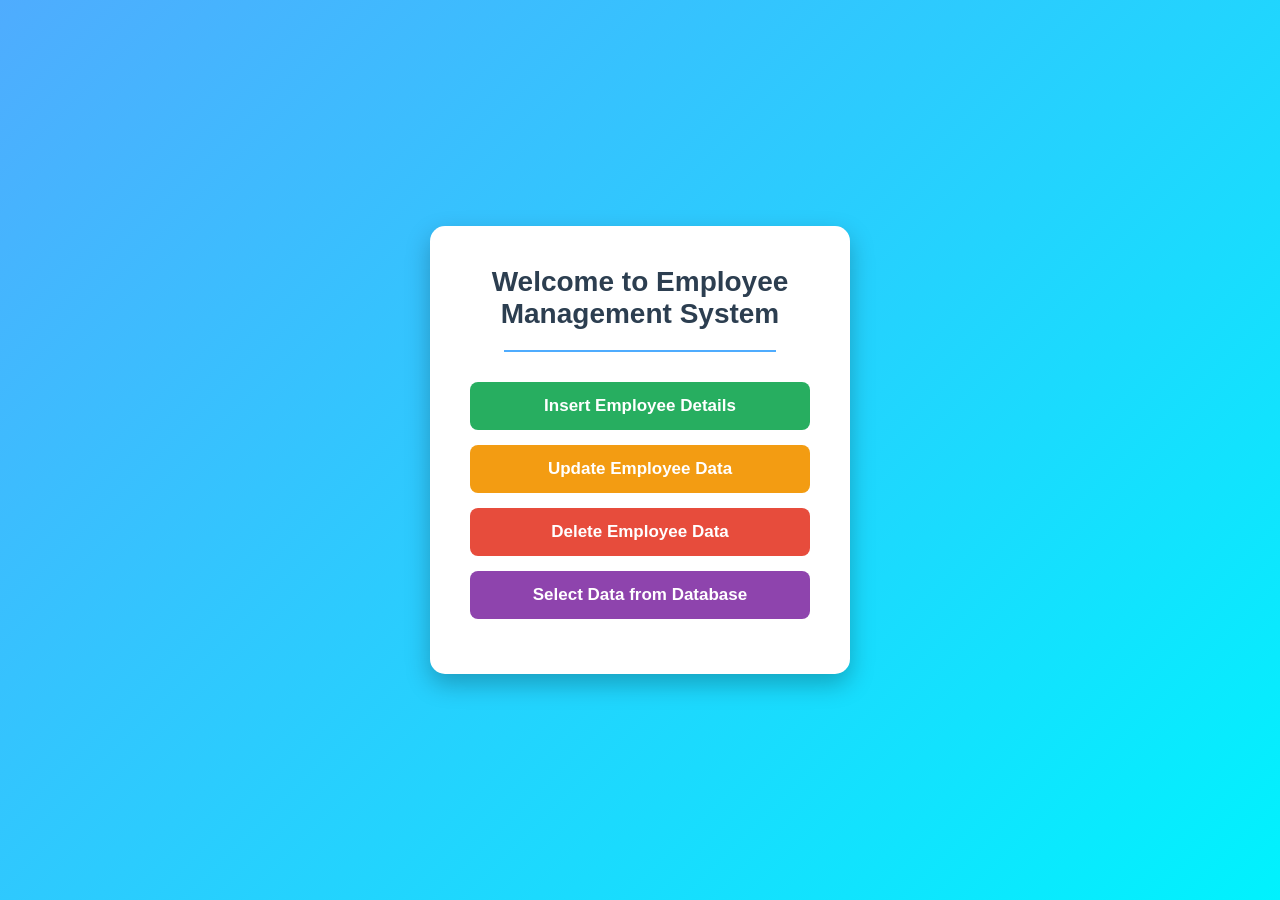
==== src/main/webapp/index.html @ 696163ed "Completed student management system with all crud operation." ====
<!DOCTYPE html>
<html lang="en">
<head>
<meta charset="UTF-8">
<meta name="viewport" content="width=device-width, initial-scale=1.0">
<title>Employee Management System</title>

<style>
* {
	margin: 0;
	padding: 0;
	box-sizing: border-box;
	font-family: Arial, Helvetica, sans-serif;
}

body {
	height: 100vh;
	display: flex;
	justify-content: center;
	align-items: center;
	background: linear-gradient(135deg, #4facfe, #00f2fe);
}

.container {
	width: 420px;
	background: white;
	padding: 40px;
	border-radius: 15px;
	text-align: center;
	box-shadow: 0 10px 25px rgba(0, 0, 0, 0.25);
}

h1 {
	color: #2c3e50;
	margin-bottom: 10px;
	font-size: 28px;
}

hr {
	border: none;
	height: 2px;
	background: #4facfe;
	margin: 20px auto 30px;
	width: 80%;
}

.btn {
	display: block;
	width: 100%;
	padding: 14px;
	margin: 15px 0;
	border: none;
	border-radius: 8px;
	background: #3498db;
	color: white;
	font-size: 17px;
	font-weight: bold;
	cursor: pointer;
	transition: 0.3s;
}

.btn:hover {
	background: #2980b9;
	transform: scale(1.03);
}

.insert {
	background: #27ae60;
}

.insert:hover {
	background: #1e8449;
}

.update {
	background: #f39c12;
}

.update:hover {
	background: #d68910;
}

.delete {
	background: #e74c3c;
}

.delete:hover {
	background: #c0392b;
}

.select {
	background: #8e44ad;
}

.select:hover {
	background: #6c3483;
}
</style>

</head>

<body>

	<div class="container">

		<h1>Welcome to Employee Management System</h1>

		<hr>

		<button class="btn insert" onclick="location.href='form.html'">Insert
			Employee Details</button>

		<button class="btn update" onclick="location.href='update.html'">Update Employee Data</button>

		<button class="btn delete" onclick="location.href='delete.html'" >Delete Employee Data</button>

		<button class="btn select" onclick="location.href='select.html'">Select Data from Database</button>

	</div>

</body>
</html>
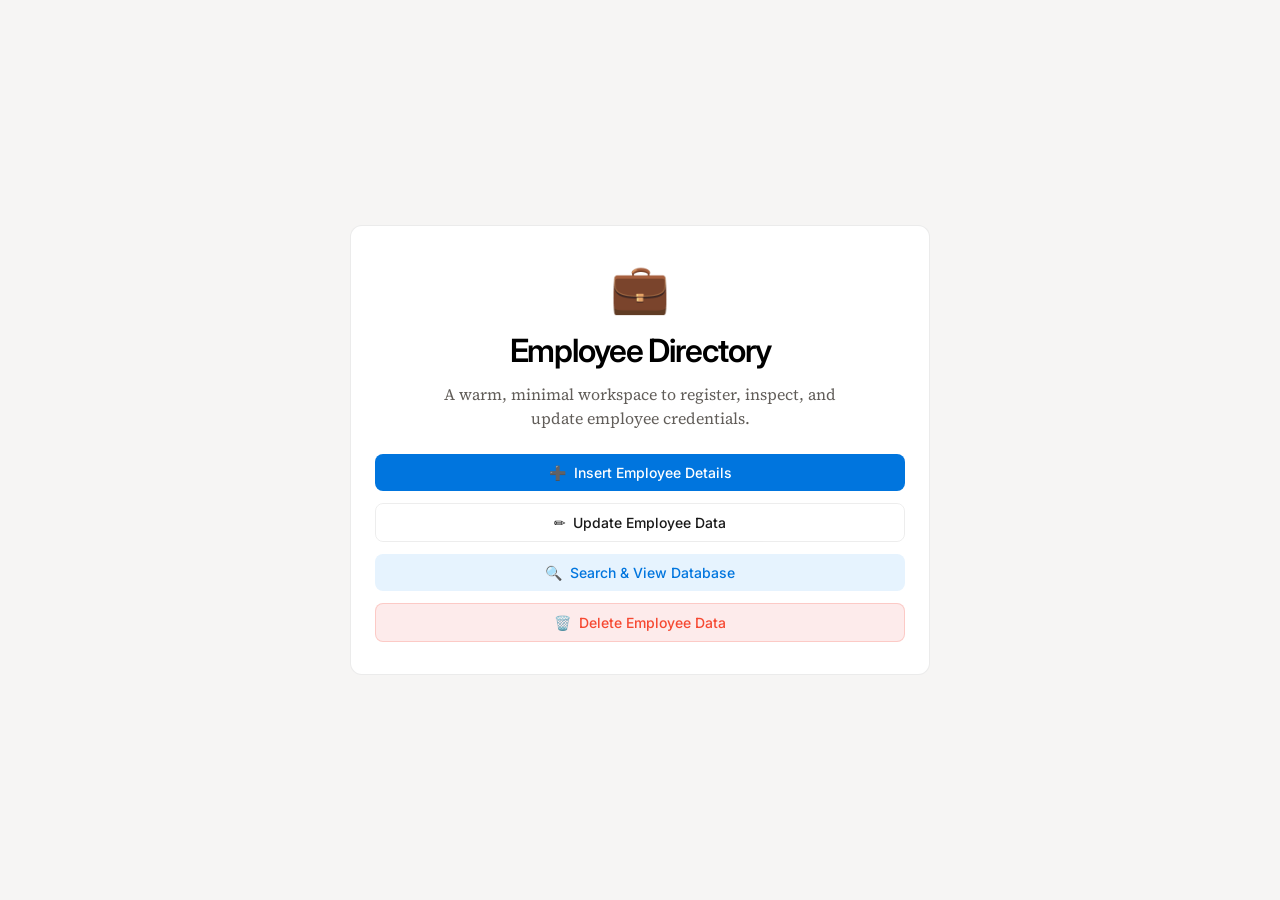
==== commit 34397247: "style: redesign index.html to align with Notion UI guidelines" ====
--- a/src/main/webapp/index.html
+++ b/src/main/webapp/index.html
@@ -1,124 +1,38 @@
-
 <!DOCTYPE html>
 <html lang="en">
 <head>
 <meta charset="UTF-8">
 <meta name="viewport" content="width=device-width, initial-scale=1.0">
 <title>Employee Management System</title>
-
-<style>
-* {
-	margin: 0;
-	padding: 0;
-	box-sizing: border-box;
-	font-family: Arial, Helvetica, sans-serif;
-}
-
-body {
-	height: 100vh;
-	display: flex;
-	justify-content: center;
-	align-items: center;
-	background: linear-gradient(135deg, #4facfe, #00f2fe);
-}
-
-.container {
-	width: 420px;
-	background: white;
-	padding: 40px;
-	border-radius: 15px;
-	text-align: center;
-	box-shadow: 0 10px 25px rgba(0, 0, 0, 0.25);
-}
-
-h1 {
-	color: #2c3e50;
-	margin-bottom: 10px;
-	font-size: 28px;
-}
-
-hr {
-	border: none;
-	height: 2px;
-	background: #4facfe;
-	margin: 20px auto 30px;
-	width: 80%;
-}
-
-.btn {
-	display: block;
-	width: 100%;
-	padding: 14px;
-	margin: 15px 0;
-	border: none;
-	border-radius: 8px;
-	background: #3498db;
-	color: white;
-	font-size: 17px;
-	font-weight: bold;
-	cursor: pointer;
-	transition: 0.3s;
-}
-
-.btn:hover {
-	background: #2980b9;
-	transform: scale(1.03);
-}
-
-.insert {
-	background: #27ae60;
-}
-
-.insert:hover {
-	background: #1e8449;
-}
-
-.update {
-	background: #f39c12;
-}
-
-.update:hover {
-	background: #d68910;
-}
-
-.delete {
-	background: #e74c3c;
-}
-
-.delete:hover {
-	background: #c0392b;
-}
-
-.select {
-	background: #8e44ad;
-}
-
-.select:hover {
-	background: #6c3483;
-}
-</style>
-
+<link rel="stylesheet" href="css/style.css">
 </head>
-
 <body>
 
-	<div class="container">
+	<div class="notion-card">
+		<div class="page-icon">💼</div>
+		<h1 style="text-align: center;">Employee Directory</h1>
+		<p class="editorial-intro" style="text-align: center; max-width: 420px; margin: 0 auto var(--spacing-24) auto;">
+			A warm, minimal workspace to register, inspect, and update employee credentials.
+		</p>
+		
+		<div style="display: flex; flex-direction: column; gap: var(--spacing-12); margin-top: var(--spacing-24);">
+			<button class="btn-primary" onclick="location.href='form.html'">
+				<span style="margin-right: var(--spacing-8);">➕</span> Insert Employee Details
+			</button>
 
-		<h1>Welcome to Employee Management System</h1>
+			<button class="btn-outline" onclick="location.href='update.html'">
+				<span style="margin-right: var(--spacing-8);">✏️</span> Update Employee Data
+			</button>
 
-		<hr>
+			<button class="btn-ghost-cta" onclick="location.href='select.html'">
+				<span style="margin-right: var(--spacing-8);">🔍</span> Search & View Database
+			</button>
 
-		<button class="btn insert" onclick="location.href='form.html'">Insert
-			Employee Details</button>
-
-		<button class="btn update" onclick="location.href='update.html'">Update Employee Data</button>
-
-		<button class="btn delete" onclick="location.href='delete.html'" >Delete Employee Data</button>
-
-		<button class="btn select" onclick="location.href='select.html'">Select Data from Database</button>
-
+			<button class="btn-danger" onclick="location.href='delete.html'">
+				<span style="margin-right: var(--spacing-8);">🗑️</span> Delete Employee Data
+			</button>
+		</div>
 	</div>
 
 </body>
 </html>
-
--- a/src/main/webapp/css/style.css
+++ b/src/main/webapp/css/style.css
@@ -0,0 +1,398 @@
+@import url('https://fonts.googleapis.com/css2?family=Inter:wght@400;500;600;700&family=Source+Serif+4:ital,opsz,wght@0,8..60,400..700;1,8..60,400..700&display=swap');
+
+:root {
+  /* Colors */
+  --color-notion-blue: #0075de;
+  --color-paper-warmth: #f6f5f4;
+  --color-pure-white: #ffffff;
+  --color-ink-black: #000000;
+  --color-charcoal: #111111;
+  --color-stone: #757575;
+  --color-graphite: #615d59;
+  --color-slate: #696969;
+  --color-sky-tint: #e6f3fe;
+  --color-marigold: #ffb110;
+  --color-coral: #f64932;
+  --color-saffron: #e89d01;
+  --color-vermillion: #e32d14;
+  --color-mocha: #b18164;
+  --color-signal-blue: #097fe8;
+  --color-sky-wash: #62aef0;
+  --color-midnight-ink: #02093a;
+  --color-border: rgba(0, 0, 0, 0.08);
+  --color-border-hover: rgba(0, 0, 0, 0.16);
+
+  /* Typography Fonts */
+  --font-notioninter: 'Inter', ui-sans-serif, system-ui, -apple-system, BlinkMacSystemFont, "Segoe UI", Roboto, sans-serif;
+  --font-lyon-text: 'Source Serif 4', Georgia, serif;
+
+  /* Spacing */
+  --spacing-4: 4px;
+  --spacing-8: 8px;
+  --spacing-12: 12px;
+  --spacing-16: 16px;
+  --spacing-20: 20px;
+  --spacing-24: 24px;
+  --spacing-28: 28px;
+  --spacing-32: 32px;
+  --spacing-36: 36px;
+  --spacing-64: 64px;
+  --spacing-80: 80px;
+
+  /* Radii */
+  --radius-small: 4px;
+  --radius-buttons: 8px;
+  --radius-cards: 12px;
+  --radius-pills: 9999px;
+}
+
+/* Base resets & document configuration */
+* {
+  margin: 0;
+  padding: 0;
+  box-sizing: border-box;
+  font-family: var(--font-notioninter);
+}
+
+body {
+  background-color: var(--color-paper-warmth);
+  color: var(--color-charcoal);
+  min-height: 100vh;
+  display: flex;
+  justify-content: center;
+  align-items: center;
+  padding: var(--spacing-20);
+  -webkit-font-smoothing: antialiased;
+  -moz-osx-font-smoothing: grayscale;
+}
+
+/* Typography styles with Notion spacing/letter-spacing metrics */
+h1, h2, h3, h4 {
+  color: var(--color-ink-black);
+  font-weight: 600;
+}
+
+h1 {
+  font-size: 32px;
+  line-height: 1.15;
+  letter-spacing: -0.035em;
+  margin-bottom: var(--spacing-12);
+}
+
+h2 {
+  font-size: 24px;
+  line-height: 1.25;
+  letter-spacing: -0.025em;
+  margin-bottom: var(--spacing-8);
+}
+
+h3 {
+  font-size: 18px;
+  line-height: 1.3;
+  letter-spacing: -0.015em;
+  margin-bottom: var(--spacing-8);
+}
+
+p, .body-text {
+  font-size: 15px;
+  line-height: 1.5;
+  color: var(--color-graphite);
+}
+
+.editorial-intro {
+  font-family: var(--font-lyon-text);
+  font-size: 16px;
+  line-height: 1.5;
+  color: var(--color-graphite);
+  margin-bottom: var(--spacing-24);
+}
+
+/* Main layouts and cards */
+.notion-card {
+  background-color: var(--color-pure-white);
+  border: 1px solid var(--color-border);
+  border-radius: var(--radius-cards);
+  padding: var(--spacing-32) var(--spacing-24);
+  width: 100%;
+  max-width: 580px;
+  transition: border-color 0.2s ease;
+}
+
+.notion-card-wide {
+  max-width: 960px;
+}
+
+.page-icon {
+  font-size: 48px;
+  margin-bottom: var(--spacing-16);
+  text-align: center;
+  user-select: none;
+}
+
+/* Notion interactive buttons */
+.btn-primary {
+  display: inline-flex;
+  justify-content: center;
+  align-items: center;
+  width: 100%;
+  background-color: var(--color-notion-blue);
+  color: var(--color-pure-white);
+  font-size: 14px;
+  font-weight: 500;
+  padding: 10px 18px;
+  border: none;
+  border-radius: var(--radius-buttons);
+  cursor: pointer;
+  transition: background-color 0.15s ease, transform 0.1s ease;
+}
+
+.btn-primary:hover {
+  background-color: #0060b9;
+}
+
+.btn-primary:active {
+  transform: translateY(1px);
+}
+
+.btn-ghost-cta {
+  display: inline-flex;
+  justify-content: center;
+  align-items: center;
+  width: 100%;
+  background-color: var(--color-sky-tint);
+  color: var(--color-notion-blue);
+  font-size: 14px;
+  font-weight: 500;
+  padding: 10px 18px;
+  border: none;
+  border-radius: var(--radius-buttons);
+  cursor: pointer;
+  transition: background-color 0.15s ease, transform 0.1s ease;
+}
+
+.btn-ghost-cta:hover {
+  background-color: #d0e8fc;
+}
+
+.btn-ghost-cta:active {
+  transform: translateY(1px);
+}
+
+.btn-outline {
+  display: inline-flex;
+  justify-content: center;
+  align-items: center;
+  width: 100%;
+  background-color: transparent;
+  color: var(--color-ink-black);
+  opacity: 0.9;
+  font-size: 14px;
+  font-weight: 500;
+  padding: 10px 18px;
+  border: 1px solid var(--color-border);
+  border-radius: var(--radius-buttons);
+  cursor: pointer;
+  transition: background-color 0.15s ease, border-color 0.15s ease;
+}
+
+.btn-outline:hover {
+  background-color: rgba(0, 0, 0, 0.02);
+  border-color: var(--color-border-hover);
+}
+
+.btn-danger {
+  display: inline-flex;
+  justify-content: center;
+  align-items: center;
+  width: 100%;
+  background-color: #fdebeb;
+  color: var(--color-coral);
+  font-size: 14px;
+  font-weight: 500;
+  padding: 10px 18px;
+  border: 1px solid rgba(246, 73, 50, 0.2);
+  border-radius: var(--radius-buttons);
+  cursor: pointer;
+  transition: background-color 0.15s ease;
+}
+
+.btn-danger:hover {
+  background-color: #fbd5d5;
+}
+
+/* Pill status tags */
+.pill {
+  display: inline-flex;
+  align-items: center;
+  justify-content: center;
+  font-size: 12px;
+  font-weight: 500;
+  padding: 3px 8px;
+  border-radius: var(--radius-pills);
+  line-height: 1;
+}
+
+.pill-active {
+  background-color: #e2f5e9;
+  color: #13783e;
+}
+
+.pill-inactive {
+  background-color: #fdebeb;
+  color: #c93b3b;
+}
+
+.pill-amber {
+  background-color: #fff6e0;
+  color: #b27b00;
+}
+
+/* Forms styling */
+.form-group {
+  display: flex;
+  flex-direction: column;
+  margin-bottom: var(--spacing-16);
+  text-align: left;
+}
+
+.form-group label {
+  font-size: 12px;
+  font-weight: 500;
+  color: var(--color-slate);
+  margin-bottom: var(--spacing-4);
+  text-transform: uppercase;
+  letter-spacing: 0.05em;
+}
+
+input, select, textarea {
+  width: 100%;
+  padding: 8px 12px;
+  border: 1px solid var(--color-border);
+  border-radius: var(--radius-buttons);
+  font-size: 14px;
+  color: var(--color-charcoal);
+  background-color: #fafafa;
+  outline: none;
+  transition: border-color 0.15s ease, background-color 0.15s ease, box-shadow 0.15s ease;
+}
+
+input:focus, select:focus, textarea:focus {
+  border-color: var(--color-notion-blue);
+  background-color: var(--color-pure-white);
+  box-shadow: 0 0 0 3px rgba(0, 117, 222, 0.1);
+}
+
+textarea {
+  resize: vertical;
+  min-height: 70px;
+}
+
+/* Grid system for fields and button groups */
+.form-row {
+  display: flex;
+  gap: var(--spacing-16);
+  margin-bottom: var(--spacing-16);
+}
+
+.form-row .form-group {
+  flex: 1;
+  margin-bottom: 0;
+}
+
+.button-group {
+  display: flex;
+  gap: var(--spacing-12);
+  margin-top: var(--spacing-24);
+}
+
+.button-group > * {
+  flex: 1;
+}
+
+/* Custom interactive grid panels (like select/update choices) */
+.options-grid {
+  display: grid;
+  grid-template-columns: repeat(auto-fit, minmax(110px, 1fr));
+  gap: var(--spacing-8);
+  margin-bottom: var(--spacing-20);
+}
+
+.option-btn {
+  padding: 10px;
+  border: 1px solid var(--color-border);
+  border-radius: var(--radius-buttons);
+  background-color: var(--color-pure-white);
+  color: var(--color-graphite);
+  font-weight: 500;
+  font-size: 13px;
+  cursor: pointer;
+  transition: all 0.15s ease;
+}
+
+.option-btn:hover {
+  background-color: #f7f7f7;
+  border-color: var(--color-border-hover);
+}
+
+.option-btn.selected {
+  background-color: var(--color-sky-tint) !important;
+  color: var(--color-notion-blue) !important;
+  border-color: rgba(0, 117, 222, 0.4) !important;
+  font-weight: 600;
+}
+
+/* Notion-style tables */
+.notion-table-container {
+  width: 100%;
+  overflow-x: auto;
+  border: 1px solid var(--color-border);
+  border-radius: var(--radius-cards);
+  background-color: var(--color-pure-white);
+  margin-bottom: var(--spacing-24);
+}
+
+.notion-table {
+  width: 100%;
+  border-collapse: collapse;
+  text-align: left;
+  font-size: 14px;
+}
+
+.notion-table th {
+  background-color: #fcfcfc;
+  color: var(--color-slate);
+  font-weight: 500;
+  padding: 12px 16px;
+  border-bottom: 1px solid var(--color-border);
+  text-transform: uppercase;
+  font-size: 11px;
+  letter-spacing: 0.08em;
+  user-select: none;
+}
+
+.notion-table td {
+  padding: 12px 16px;
+  border-bottom: 1px solid rgba(0, 0, 0, 0.04);
+  color: var(--color-charcoal);
+  vertical-align: middle;
+}
+
+.notion-table tr:last-child td {
+  border-bottom: none;
+}
+
+.notion-table tr:hover td {
+  background-color: rgba(0, 0, 0, 0.01);
+}
+
+/* Empty data state styling */
+.empty-state {
+  text-align: center;
+  padding: var(--spacing-36) var(--spacing-24);
+  color: var(--color-stone);
+}
+
+.empty-state-icon {
+  font-size: 32px;
+  margin-bottom: var(--spacing-8);
+}
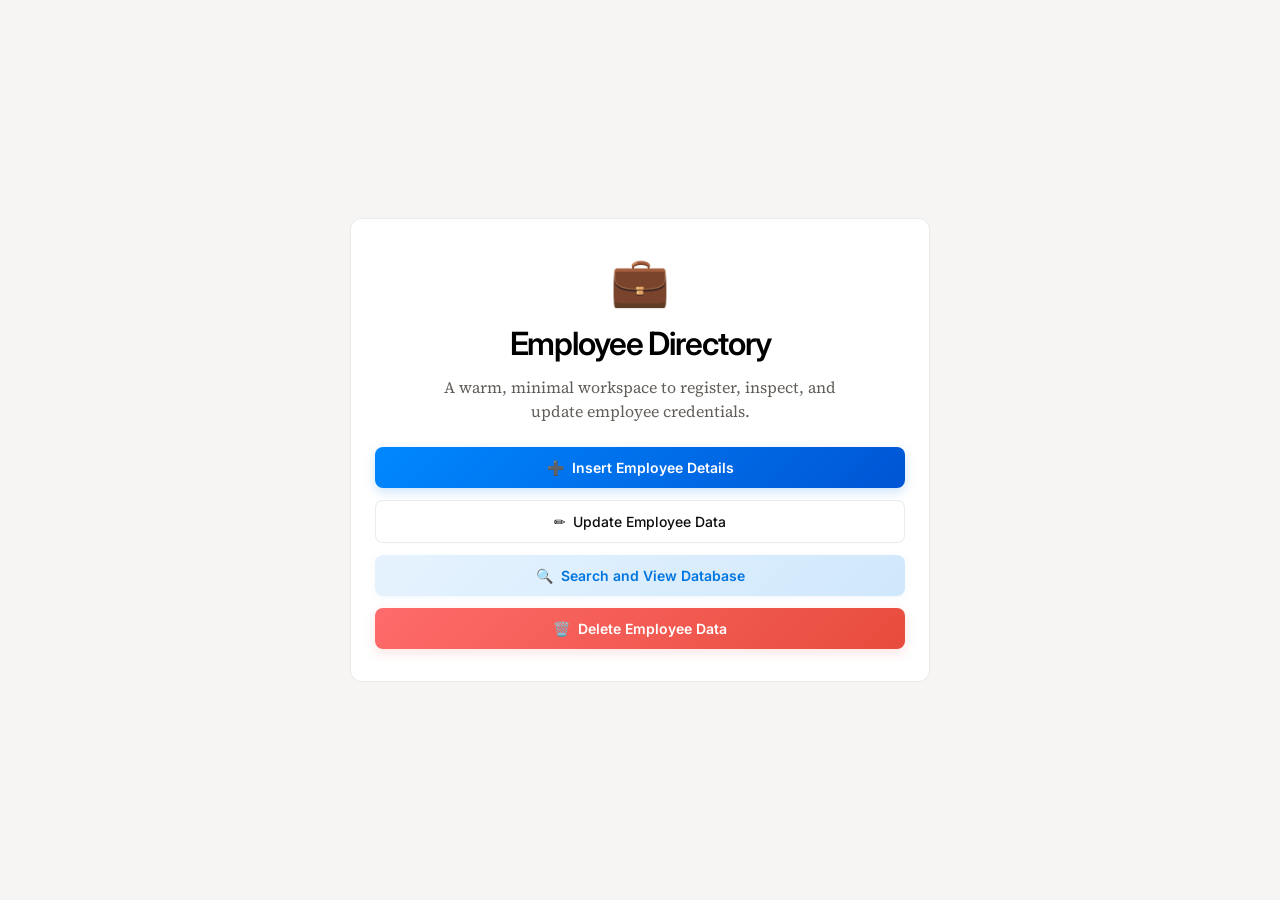
==== commit a2e43f26: "style: update style.css to implement premium button gradients, glows,and overlifts" ====
--- a/src/main/webapp/index.html
+++ b/src/main/webapp/index.html
@@ -25,7 +25,7 @@
 			</button>
 
 			<button class="btn-ghost-cta" onclick="location.href='select.html'">
-				<span style="margin-right: var(--spacing-8);">🔍</span> Search & View Database
+				<span style="margin-right: var(--spacing-8);">🔍</span> Search and View Database
 			</button>
 
 			<button class="btn-danger" onclick="location.href='delete.html'">
--- a/src/main/webapp/css/style.css
+++ b/src/main/webapp/css/style.css
@@ -129,29 +129,33 @@
   user-select: none;
 }
 
-/* Notion interactive buttons */
+/* Notion interactive buttons with modern premium animations & power colors */
 .btn-primary {
   display: inline-flex;
   justify-content: center;
   align-items: center;
   width: 100%;
-  background-color: var(--color-notion-blue);
+  background: linear-gradient(135deg, #0088ff, #0055d4);
   color: var(--color-pure-white);
   font-size: 14px;
-  font-weight: 500;
-  padding: 10px 18px;
+  font-weight: 600;
+  padding: 12px 20px;
   border: none;
   border-radius: var(--radius-buttons);
   cursor: pointer;
-  transition: background-color 0.15s ease, transform 0.1s ease;
+  box-shadow: 0 4px 12px rgba(0, 117, 222, 0.2);
+  transition: all 0.2s cubic-bezier(0.4, 0, 0.2, 1);
 }
 
 .btn-primary:hover {
-  background-color: #0060b9;
+  background: linear-gradient(135deg, #1aa3ff, #0066ff);
+  box-shadow: 0 6px 20px rgba(0, 117, 222, 0.35);
+  transform: translateY(-2px);
 }
 
 .btn-primary:active {
-  transform: translateY(1px);
+  transform: translateY(1px) scale(0.97);
+  box-shadow: 0 2px 6px rgba(0, 117, 222, 0.25);
 }
 
 .btn-ghost-cta {
@@ -159,23 +163,26 @@
   justify-content: center;
   align-items: center;
   width: 100%;
-  background-color: var(--color-sky-tint);
+  background: linear-gradient(135deg, #e6f3fe, #d0e8fc);
   color: var(--color-notion-blue);
   font-size: 14px;
-  font-weight: 500;
-  padding: 10px 18px;
+  font-weight: 600;
+  padding: 12px 20px;
   border: none;
   border-radius: var(--radius-buttons);
   cursor: pointer;
-  transition: background-color 0.15s ease, transform 0.1s ease;
+  box-shadow: 0 2px 8px rgba(0, 117, 222, 0.05);
+  transition: all 0.2s cubic-bezier(0.4, 0, 0.2, 1);
 }
 
 .btn-ghost-cta:hover {
-  background-color: #d0e8fc;
+  background: linear-gradient(135deg, #d8ecfd, #bcdffd);
+  box-shadow: 0 4px 14px rgba(0, 117, 222, 0.15);
+  transform: translateY(-2px);
 }
 
 .btn-ghost-cta:active {
-  transform: translateY(1px);
+  transform: translateY(1px) scale(0.97);
 }
 
 .btn-outline {
@@ -183,21 +190,28 @@
   justify-content: center;
   align-items: center;
   width: 100%;
-  background-color: transparent;
+  background-color: var(--color-pure-white);
   color: var(--color-ink-black);
-  opacity: 0.9;
+  opacity: 0.95;
   font-size: 14px;
   font-weight: 500;
-  padding: 10px 18px;
+  padding: 12px 20px;
   border: 1px solid var(--color-border);
   border-radius: var(--radius-buttons);
   cursor: pointer;
-  transition: background-color 0.15s ease, border-color 0.15s ease;
+  box-shadow: 0 1px 3px rgba(0, 0, 0, 0.02);
+  transition: all 0.2s cubic-bezier(0.4, 0, 0.2, 1);
 }
 
 .btn-outline:hover {
-  background-color: rgba(0, 0, 0, 0.02);
-  border-color: var(--color-border-hover);
+  background-color: #fafafa;
+  border-color: var(--color-notion-blue);
+  box-shadow: 0 4px 12px rgba(0, 117, 222, 0.08);
+  transform: translateY(-2px);
+}
+
+.btn-outline:active {
+  transform: translateY(1px) scale(0.97);
 }
 
 .btn-danger {
@@ -205,19 +219,27 @@
   justify-content: center;
   align-items: center;
   width: 100%;
-  background-color: #fdebeb;
-  color: var(--color-coral);
-  font-size: 14px;
-  font-weight: 500;
-  padding: 10px 18px;
-  border: 1px solid rgba(246, 73, 50, 0.2);
+  background: linear-gradient(135deg, #ff6b6b, #e74c3c);
+  color: var(--color-pure-white);
+  font-size: 14px;
+  font-weight: 600;
+  padding: 12px 20px;
+  border: none;
   border-radius: var(--radius-buttons);
   cursor: pointer;
-  transition: background-color 0.15s ease;
+  box-shadow: 0 4px 12px rgba(231, 76, 60, 0.15);
+  transition: all 0.2s cubic-bezier(0.4, 0, 0.2, 1);
 }
 
 .btn-danger:hover {
-  background-color: #fbd5d5;
+  background: linear-gradient(135deg, #ff8585, #ff4f3b);
+  box-shadow: 0 6px 20px rgba(231, 76, 60, 0.3);
+  transform: translateY(-2px);
+}
+
+.btn-danger:active {
+  transform: translateY(1px) scale(0.97);
+  box-shadow: 0 2px 6px rgba(231, 76, 60, 0.2);
 }
 
 /* Pill status tags */
@@ -326,18 +348,26 @@
   font-weight: 500;
   font-size: 13px;
   cursor: pointer;
-  transition: all 0.15s ease;
+  transition: all 0.2s cubic-bezier(0.4, 0, 0.2, 1);
 }
 
 .option-btn:hover {
   background-color: #f7f7f7;
   border-color: var(--color-border-hover);
+  transform: translateY(-1px);
+  box-shadow: 0 2px 8px rgba(0, 0, 0, 0.04);
+}
+
+.option-btn:active {
+  transform: translateY(0) scale(0.98);
 }
 
 .option-btn.selected {
-  background-color: var(--color-sky-tint) !important;
-  color: var(--color-notion-blue) !important;
-  border-color: rgba(0, 117, 222, 0.4) !important;
+  background: linear-gradient(135deg, #0088ff, #0055d4) !important;
+  color: var(--color-pure-white) !important;
+  border-color: #0055d4 !important;
+  box-shadow: 0 4px 12px rgba(0, 117, 222, 0.25) !important;
+  transform: translateY(-1px) scale(1.03) !important;
   font-weight: 600;
 }
 
